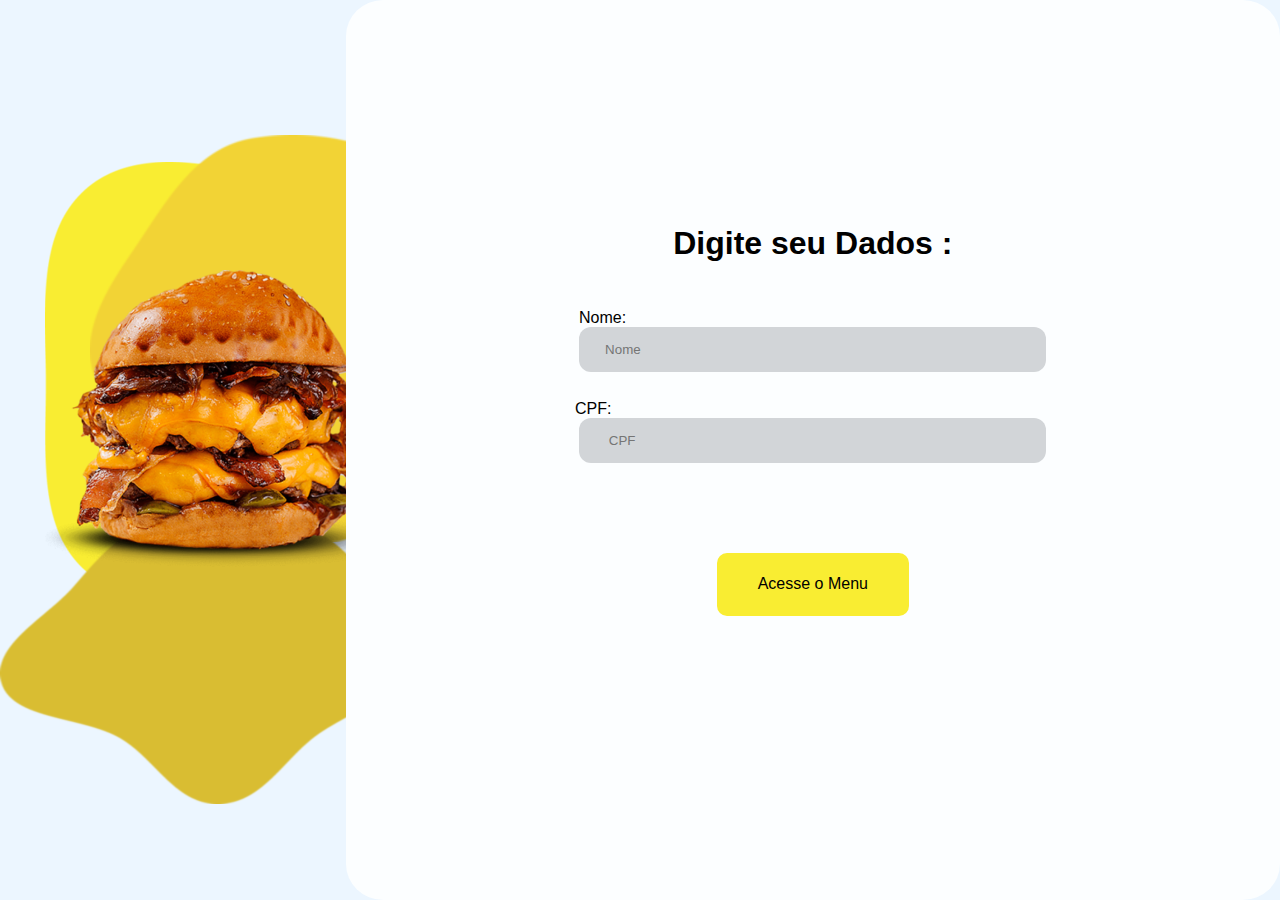
==== index.html @ 9c0695a8 "mexendo nas pastas" ====
<!DOCTYPE html>
<html lang="pt-br">
<head>
    <meta charset="UTF-8">
    <meta name="viewport" content="width=device-width, initial-scale=1.0">
    <link rel="stylesheet" href="css/style.css">
    <title>Dados</title>
</head>
<body>

    <main class="container-main">

        <section class="image">

            <div class="movimenta-imagem">

                <img class="BlobsVector_3" src="image/BlobsVector_3.png" alt="Uma figura amarela atrás do Hamburger">

                <img class="BlobsVector_2" src="image/BlobsVector_2.png" alt="Uma figura amarela atrás do Hamburger">

                <img class="BlobsVector_1" src="image/BlobsVector_1.png" alt="Uma figura amarela atrás do Hamburger">
                
                <img class="Hamburger" src="image/Hamburger.png" alt="Uma imagem de um Hamburger">

            </div>
         
        </section>

        <section class="information">

            <h1 class="title">Digite seu Dados :</h1>

            <form id="cadastro-form" method="post" name="formulario" >

                <div class="nome">

                    <label for="name">Nome:</label>
                    <input id="nome"  type="text" name="name" placeholder="       Nome" required pattern="[A-Za-záàâãéèêíïóôõöúçñÁÀÂÃÉÈÍÏÓÔÕÖÚÇÑ ]+$">

                </div>

                <div class="cpf">

                    <label for="cpf">CPF:</label>
                    <input id="cpf" type="text" name="cpf" placeholder="        CPF" required  pattern="[0-9]+$">

                </div>

                
                <button class="button" id="button">Acesse o Menu</button>

            </form>
            
        </section>

    </main>

    <script src="javascript/valida.js"></script>
    
</body>

</html>
---- css/style.css ----
*{
    margin: 0;
    padding: 0;
    border: none;
    box-sizing: border-box;
}
.container-main{
    display: flex;
    width: 100vw;
    height: 100vh;
    background: rgba(230, 243, 255,0.75);   
}
.image{
    width: 27%;
}
.movimenta-imagem .Hamburger{
    position: relative;
    box-sizing: border-box;
    top: 30vh;
    left: 5vh;
}
.movimenta-imagem .BlobsVector_1{
    position: absolute;
    box-sizing: border-box;
    top: 56vh;
}
.movimenta-imagem .BlobsVector_2{
    position: absolute;
    box-sizing: border-box;
    top: 15vh;
    left: 10vh;
}
.movimenta-imagem .BlobsVector_3{
    position: absolute;
    box-sizing: border-box;
    top: 18vh;
    left: 5vh;
}
.information{
    border-radius: 4%;
    position: relative;
    height: auto;
    width: 75vw;
    background-color: #FCFEFF;
    font-family: sans-serif;   
}
.information .title{
    text-align: center;
    margin: 25vh 0 5% 0;
}
.nome label{

    margin-right: 45%;
    display: block
}
.nome input{
    border-radius: 12px;
    width: 50%;
    height:45px;
    background-color: #d2d5d8;
    border: none;
}
.cpf label{
    margin-top: 3%;
    margin-right: 47%;
    display: block;
}
.cpf input{
    border-radius: 12px;
    width: 50%;
    height: 45px;
    background-color: #d2d5d8;
    border: none;
}
.information form{
    text-align: center;
}
.button{
    font-family: Verdana, Geneva, Tahoma, sans-serif;
    margin-top: 10vh;
    font-size: 16px;
    width: 15vw;
    height: 7vh;
    background-color: #F9ED32;
    border: none;
    border-radius: 10px;
}
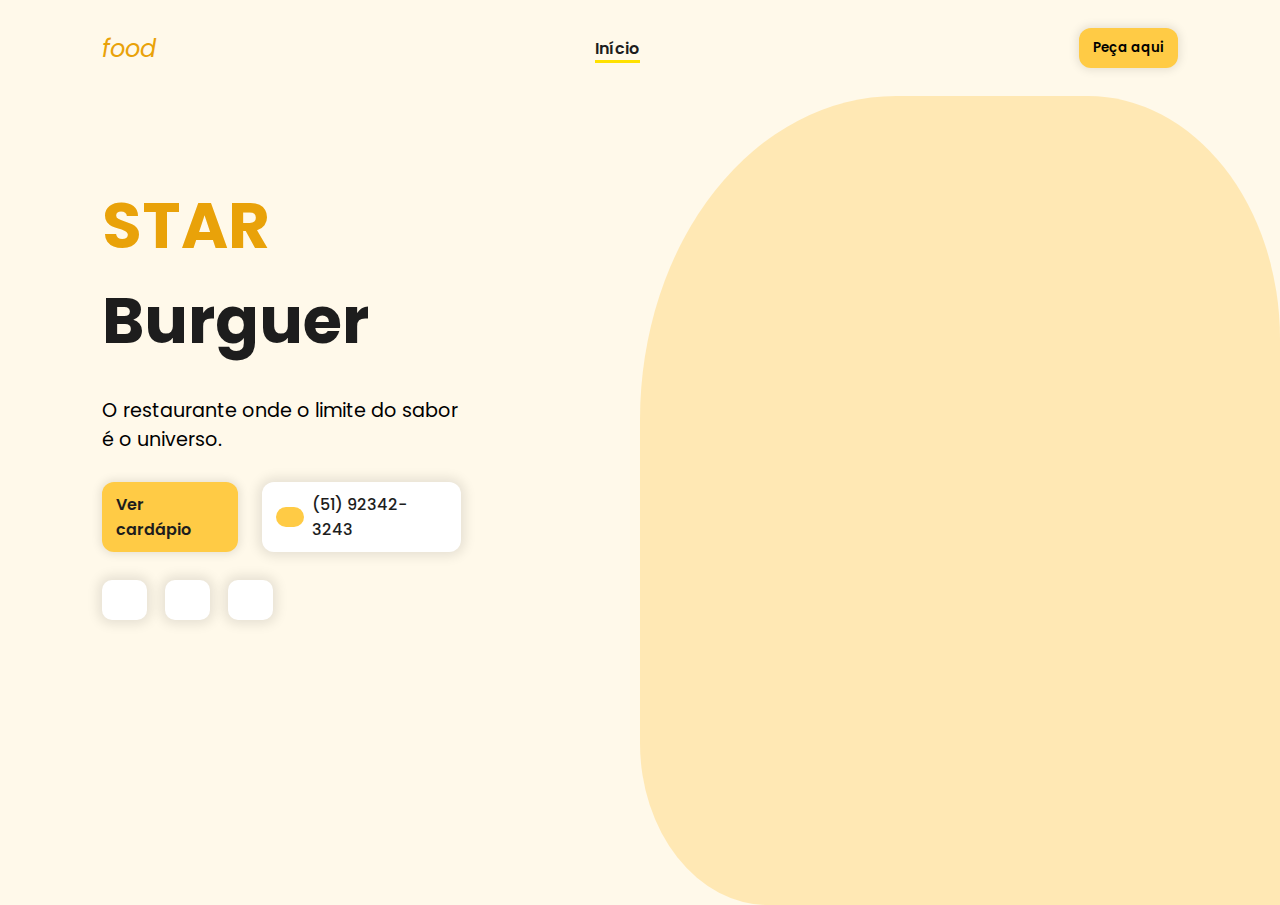
==== commit 1df391fb: "feat: update project" ====
--- a/index.html
+++ b/index.html
@@ -3,60 +3,91 @@
 <head>
     <meta charset="UTF-8">
     <meta name="viewport" content="width=device-width, initial-scale=1.0">
-    <link rel="stylesheet" href="css/style.css">
-    <title>Dados</title>
+    <link rel="stylesheet" href="https://cdnjs.cloudflare.com/ajax/libs/font-awesome/6.5.1/css/all.min.css" integrity="sha512-DTOQO9RWCH3ppGqcWaEA1BIZOC6xxalwEsw9c2QQeAIftl+Vegovlnee1c9QX4TctnWMn13TZye+giMm8e2LwA==" crossorigin="anonymous" referrerpolicy="no-referrer" />
+    <link rel="stylesheet" href="src/styles/styles.css">
+    <link rel="stylesheet" href="src/styles/header.css">
+    <link rel="stylesheet" href="src/styles/footer.css">
+    <title>Início</title>
 </head>
 <body>
+    <header>
+        <nav id="navbar">
+            <i class="fa-solid fa-burger" id="nav_logo"> food</i>
 
-    <main class="container-main">
+            <ul id="nav_list">
+                <li class="nav-item active">
+                    <a href="#home">Início</a>
+                </li>
+            </ul>
 
-        <section class="image">
+            <button class="btn-default">
+                Peça aqui
+            </button>
 
-            <div class="movimenta-imagem">
+            <button id="mobile_btn">
+                <i class="fa-solid fa-bars"></i>
+            </button>
+        </nav>
 
-                <img class="BlobsVector_3" src="image/BlobsVector_3.png" alt="Uma figura amarela atrás do Hamburger">
+        <div id="mobile_menu">
+            <ul id="mobile_nav_list">
+                <li class="nav-item">
+                    <a href="#home">Início</a>
+                </li>
+            </ul>
 
-                <img class="BlobsVector_2" src="image/BlobsVector_2.png" alt="Uma figura amarela atrás do Hamburger">
+            <button class="btn-default">
+                Peça aqui
+            </button>
+        </div>
+    </header>
 
-                <img class="BlobsVector_1" src="image/BlobsVector_1.png" alt="Uma figura amarela atrás do Hamburger">
-                
-                <img class="Hamburger" src="image/Hamburger.png" alt="Uma imagem de um Hamburger">
+    <main id="content">
+        <section id="home">
+            <div class="shape"></div>
+            <div id="cta">
+                <h1 class="title">
+                    <span>STAR</span> Burguer
+                </h1>
 
-            </div>
-         
-        </section>
+                <p class="description">
+                    O restaurante onde o limite do sabor é o universo.
+                </p>
 
-        <section class="information">
+                <div id="cta_buttons">
+                    <a href="#" class="btn-default">
+                        Ver cardápio
+                    </a>
 
-            <h1 class="title">Digite seu Dados :</h1>
-
-            <form id="cadastro-form" method="post" name="formulario" >
-
-                <div class="nome">
-
-                    <label for="name">Nome:</label>
-                    <input id="nome"  type="text" name="name" placeholder="       Nome" required pattern="[A-Za-záàâãéèêíïóôõöúçñÁÀÂÃÉÈÍÏÓÔÕÖÚÇÑ ]+$">
-
+                    <a href="tel:+55555555555" id="phone_button">
+                        <button class="btn-default">
+                            <i class="fa-solid fa-phone"></i>
+                        </button>
+                        (51) 92342-3243
+                    </a>
                 </div>
 
-                <div class="cpf">
+                <div class="social-media-buttons">
+                    <a href="">
+                        <i class="fa-brands fa-whatsapp"></i>
+                    </a>
 
-                    <label for="cpf">CPF:</label>
-                    <input id="cpf" type="text" name="cpf" placeholder="        CPF" required  pattern="[0-9]+$">
+                    <a href="">
+                        <i class="fa-brands fa-instagram"></i>
+                    </a>
 
+                    <a href="">
+                        <i class="fa-brands fa-facebook"></i>
+                    </a>
                 </div>
+            </div>
 
-                
-                <button class="button" id="button">Acesse o Menu</button>
-
-            </form>
-            
+            <div id="banner">
+                <img src="imagens/buger2.png" alt="">
+            </div>
         </section>
-
     </main>
 
-    <script src="javascript/valida.js"></script>
-    
+    <script src="script/script.js"></script>
 </body>
-
 </html>--- a/src/styles/styles.css
+++ b/src/styles/styles.css
@@ -0,0 +1,90 @@
+@import url('https://fonts.googleapis.com/css2?family=Poppins:ital,wght@0,100;0,200;0,300;0,400;0,500;0,600;0,700;0,800;0,900;1,100;1,200;1,300;1,400;1,500;1,600;1,700;1,800;1,900&display=swap');
+@import url('header.css');
+@import url('home.css');
+@import url('menu.css');
+@import url('testimonials.css');
+@import url('footer.css');
+
+:root {
+    --color-primary-1: #fff9ea;
+    --color-primary-2: #ffe8b4;
+    --color-primary-3: #f8d477;
+    --color-primary-4: #ffe100;
+    --color-primary-5: #ffcb45;
+    --color-primary-6: #e9a209;
+
+    --color-neutral-0: #fff;
+    --color-neutral-1: #1d1d1d;
+}
+
+* {
+    font-family: 'Poppins', sans-serif;
+    margin: 0;
+    padding: 0;
+    box-sizing: border-box;
+}
+
+html {
+    scroll-behavior: smooth;
+}
+
+body {
+    background-color: var(--color-primary-1);
+}
+
+section {
+    padding: 28px 8%;
+
+}
+
+.btn-default {
+    border: none;
+    display: flex;
+    align-items: center;
+    justify-content: center;
+    background-color: var(--color-primary-5);
+    border-radius: 12px;
+    padding: 10px 14px;
+    font-weight: 600;
+    box-shadow: 0px 0px 10px 2px rgba(0, 0, 0, 0.1);
+    cursor: pointer;
+    transition: background-color .3s ease;
+}
+
+.btn-default:hover {
+    background-color: var(--color-primary-3);
+}
+
+.social-media-buttons {
+    display: flex;
+    gap: 18px;
+}
+
+.social-media-buttons a {
+    display: flex;
+    align-items: center;
+    justify-content: center;
+    width: 45px;
+    height: 40px;
+    background-color: var(--color-neutral-0);
+    font-size: 1.25rem;
+    border-radius: 10px;
+    text-decoration: none;
+    color: var(--color-neutral-1);;
+    box-shadow: 0px 0px 12px 4px rgba(0, 0, 0, 0.1);
+    transition: box-shadow .3s ease;
+}
+
+.social-media-buttons a:hover {
+    box-shadow: 0px 0px 12px 8px rgba(0, 0, 0, 0.1);
+}
+
+.section-title {
+    color: var(--color-primary-6);
+    font-size: 1.563rem;
+}
+
+.section-subtitle {
+    font-size: 2.1875rem;
+} 
+
--- a/src/styles/header.css
+++ b/src/styles/header.css
@@ -0,0 +1,78 @@
+header {
+    width: 100%;
+    padding: 28px 8%;
+    position: sticky;
+    top: 0;
+    background-color: var(--color-primary-1);
+    z-index: 3;
+}
+
+#navbar {
+    width: 100%;
+    display: flex;
+    align-items: center;
+    justify-content: space-between;
+}
+
+#nav_logo {
+    font-size: 24px;
+    color: var(--color-primary-6);
+}
+
+#nav_list {
+    display: flex;
+    list-style: none;
+    gap: 48px;
+}
+
+.nav-item a {
+    text-decoration: none;
+    color: #1d1d1dad;
+    font-weight: 600;
+}
+
+.nav-item.active a {
+    color: var(--color-neutral-1);
+    border-bottom: 3px solid var(--color-primary-4);
+}
+
+#mobile_btn {
+    display: none;
+}
+
+#mobile_menu {
+    display: none;
+}
+
+@media screen and (max-width: 1170px) {
+    #nav_list,
+    #navbar .btn-default {
+        display: none;
+    }
+
+    #mobile_btn {
+        display: block;
+        border: none;
+        background-color: transparent;
+        font-size: 1.5rem;
+        cursor: pointer;
+    }
+
+    #mobile_menu.active {
+        display: flex;
+        flex-direction: column;
+        align-items: center;
+    }
+
+    #mobile_nav_list {
+        display: flex;
+        flex-direction: column;
+        gap: 12px;
+        margin: 12px 0px;
+    }
+
+    #mobile_nav_list .nav-item {
+        list-style: none;
+        text-align: center;
+    } 
+}